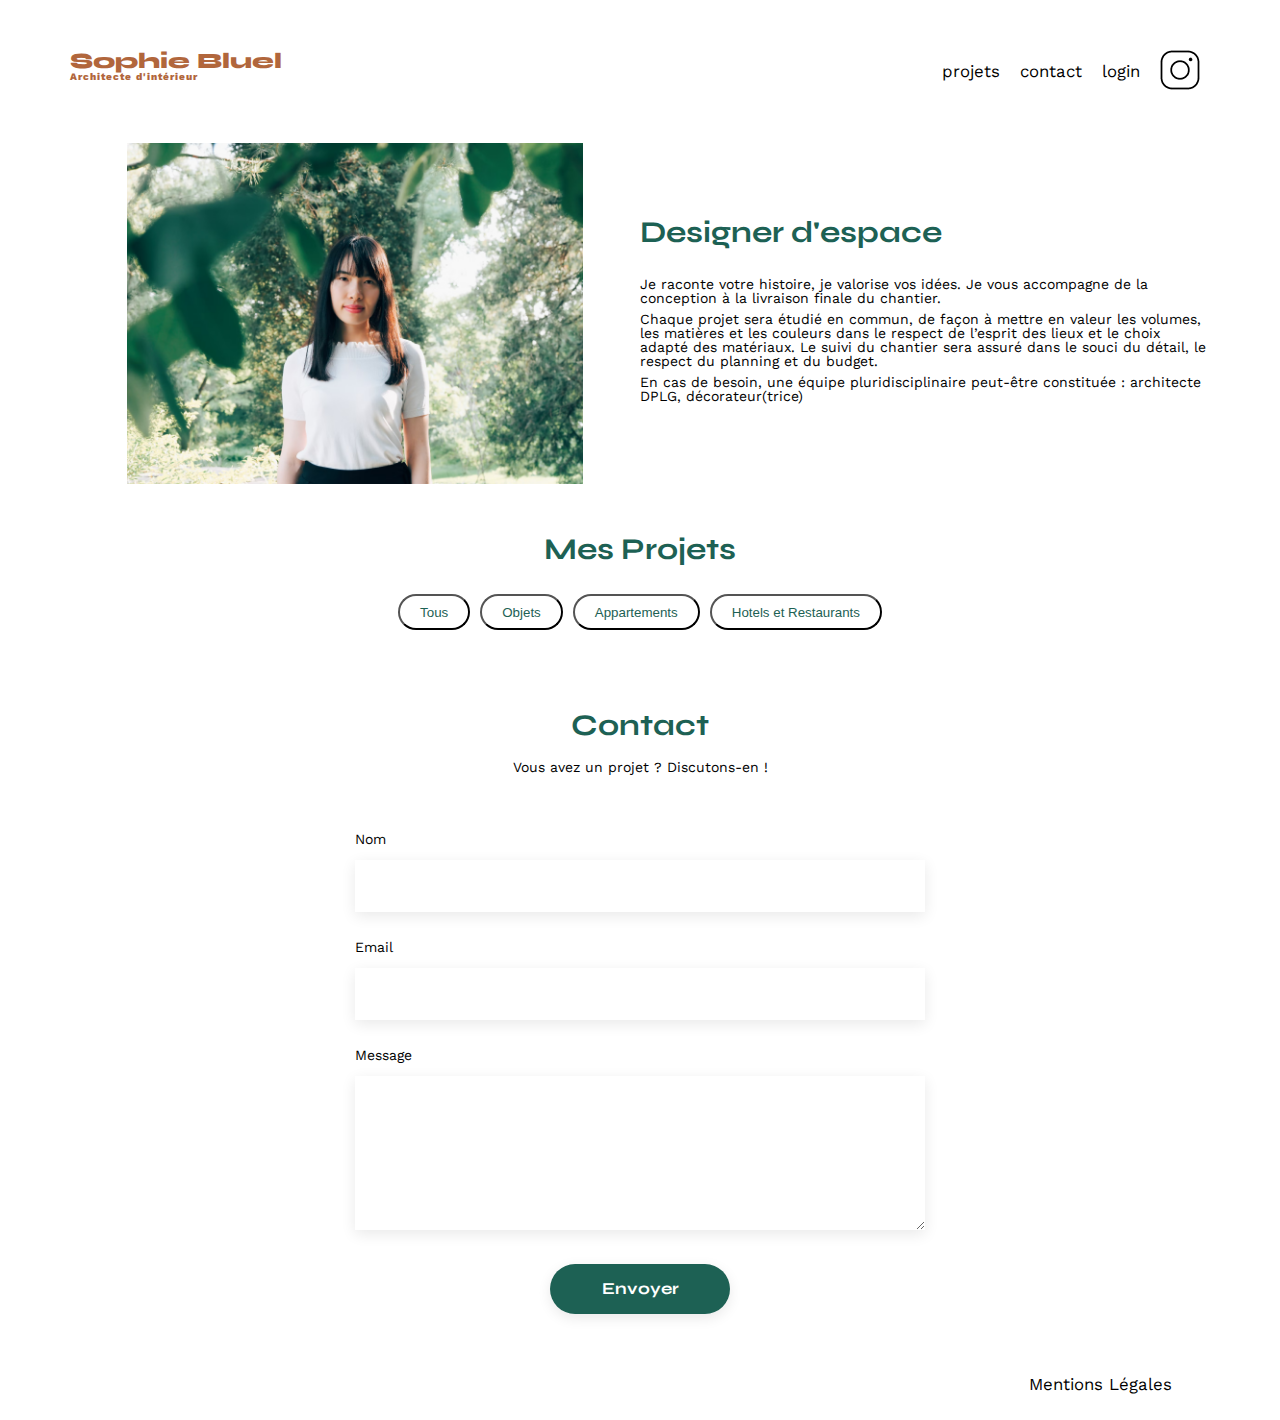
==== FrontEnd/index.html @ 34454b84 "Add files via upload" ====
<!DOCTYPE html>
<html lang="fr">
<head>
	<meta charset="UTF-8">
	<title>Sophie Bluel - Architecte d'intérieur</title>
	<meta name="viewport" content="width=device-width, initial-scale=1.0">
	<link rel="preconnect" href="https://fonts.googleapis.com">
	<link rel="preconnect" href="https://fonts.gstatic.com" crossorigin>
	<link href="https://fonts.googleapis.com/css2?family=Syne:wght@700;800&family=Work+Sans&display=swap" rel="stylesheet">
	<meta name="description" content="">
	<link rel="stylesheet" href="./assets/style.css">
	<script src="galerie.js" defer></script>
</head>
<body>
<header>
	<h1>Sophie Bluel <span>Architecte d'intérieur</span></h1>
	<nav>
		<ul>
			<li>projets</li>
			<li>contact</li>
			<li><a href="login.html">login</a></li>
			<li><img src="./assets/icons/instagram.png" alt="Instagram"></li>
		</ul>
	</nav>
</header>
<main>
	<section id="introduction">
		<figure>
			<img src="./assets/images/sophie-bluel.png" alt="">
		</figure>
		<article>
			<h2>Designer d'espace</h2>
			<p>Je raconte votre histoire, je valorise vos idées. Je vous accompagne de la conception à la livraison finale du chantier.</p>
			<p>Chaque projet sera étudié en commun, de façon à mettre en valeur les volumes, les matières et les couleurs dans le respect de l’esprit des lieux et le choix adapté des matériaux. Le suivi du chantier sera assuré dans le souci du détail, le respect du planning et du budget.</p>
			<p>En cas de besoin, une équipe pluridisciplinaire peut-être constituée : architecte DPLG, décorateur(trice)</p>
		</article>
	</section>
	<section id="portfolio">
		<h2>Mes Projets</h2>
		<div class="filtres">
			<button class="btn_tous">Tous</button>
			<button class="btn_objets">Objets</button>
			<button class="btn_appartements">Appartements</button>
			<button class="btn_hotels">Hotels et Restaurants</button>
		</div>
		<div class="gallery">
			
		</div>
	</section>
	<section id="contact">
		<h2>Contact</h2>
		<p>Vous avez un projet ? Discutons-en !</p>
		<form action="#" method="post">
			<label for="name">Nom</label>
			<input type="text" name="name" id="name">
			<label for="email">Email</label>
			<input type="email" name="email" id="email">
			<label for="message">Message</label>
			<textarea name="message" id="message" cols="30" rows="10"></textarea>
			<input type="submit" value="Envoyer">
		</form>
	</section>
</main>

<footer>
	<nav>
		<ul>
			<li>Mentions Légales</li>
		</ul>
	</nav>
</footer>
</body>
</html>
---- FrontEnd/assets/style.css ----
/* http://meyerweb.com/eric/tools/css/reset/
   v2.0 | 20110126
   License: none (public domain)
*/

html, body, div, span, applet, object, iframe,
h1, h2, h3, h4, h5, h6, p, blockquote, pre,
a, abbr, acronym, address, big, cite, code,
del, dfn, em, img, ins, kbd, q, s, samp,
small, strike, strong, sub, sup, tt, var,
b, u, i, center,
dl, dt, dd, ol, ul, li,
fieldset, form, label, legend,
table, caption, tbody, tfoot, thead, tr, th, td,
article, aside, canvas, details, embed,
figure, figcaption, footer, header, hgroup,
menu, nav, output, ruby, section, summary,
time, mark, audio, video {
	margin: 0;
	padding: 0;
	border: 0;
	font-size: 100%;
	font: inherit;
	vertical-align: baseline;
}
/* HTML5 display-role reset for older browsers */
article, aside, details, figcaption, figure,
footer, header, hgroup, menu, nav, section {
	display: block;
}
body {
	line-height: 1;
}
ol, ul {
	list-style: none;
}
blockquote, q {
	quotes: none;
}
blockquote:before, blockquote:after,
q:before, q:after {
	content: '';
	content: none;
}
table {
	border-collapse: collapse;
	border-spacing: 0;
}
/** end reset css**/
body {
	max-width: 1140px;
	margin:auto;
	font-family: 'Work Sans' ;
	font-size: 14px;
}
header {
	display: flex;
	justify-content: space-between;
	margin: 50px 0
}
section {
	margin: 50px 0
}

h1{
	display: flex;
	flex-direction: column;
	font-family: 'Syne';
	font-size: 22px;
	font-weight: 800;
	color: #B1663C
}

h1 > span {
	font-family: 'Work Sans';
	font-size:10px;
	letter-spacing: 0.1em;
;
}

h2{
	font-family: 'Syne';
	font-weight: 700;
	font-size: 30px;
	color: #1D6154
}
nav ul {
	display: flex;
	align-items: center;
	list-style-type: none;

}
nav li {
	padding: 0 10px;
	font-size: 1.2em;
}
li a {
	color: black;
	text-decoration: none;
}
li a:hover{
	color: #B1663C;
}
li:hover {
	color: #B1663C;
}
#introduction {
	display: flex;
	align-items: center;
}
#introduction figure {
	flex: 1
}
#introduction img {
	display: block;
	margin: auto;
	width: 80%;
}

#introduction article {
	flex: 1
}
#introduction h2 {
	margin-bottom: 1em;
}

#introduction p {
	margin-bottom: 0.5em;
}
#portfolio h2 {
	text-align: center;
	margin-bottom: 1em;
}
.filtres {
	display: flex;
	justify-content: center;
	gap: 10px;
	margin-top: 20px;
	margin-bottom: 30px;
}
button {
	color: #1D6154;
	background-color: white;
	padding-left: 20px;
	padding-right: 20px;
	height: 36px;
	display: flex;
	justify-content: center;
	align-items: center;
	border-radius: 60px;
	
}
button:hover {
	color: white;
	background-color: #1D6154;
	
}
.gallery {
	width: 100%;
	display: grid;
	grid-template-columns: 1fr 1fr 1fr;
	grid-column-gap: 20px;
	grid-row-gap: 20px;
}

.gallery img {
	width: 100%;

}
#contact {
	width: 50%;
margin: auto;
}
#contact > * {
	text-align: center;

}
#contact h2{
	margin-bottom: 20px;
}
#contact form {
	text-align: left;
	margin-top:30px;
	display: flex;
	flex-direction: column;
}

#contact input {
	height: 50px;
	font-size: 1.2em;
	border: none;
	box-shadow: 0px 4px 14px rgba(0, 0, 0, 0.09);
}
#contact label {
	margin: 2em 0 1em 0;
}
#contact textarea {
	border: none;
	box-shadow: 0px 4px 14px rgba(0, 0, 0, 0.09);
}

input[type="submit"]{
	font-family: 'Syne';
	font-weight: 700;
	color: white;
	background-color: #1D6154;
	margin : 2em auto ;
	width: 180px;
	text-align: center;
	border-radius: 60px ;
}

footer nav ul {
	display: flex;
	justify-content: flex-end;
	margin: 2em
}
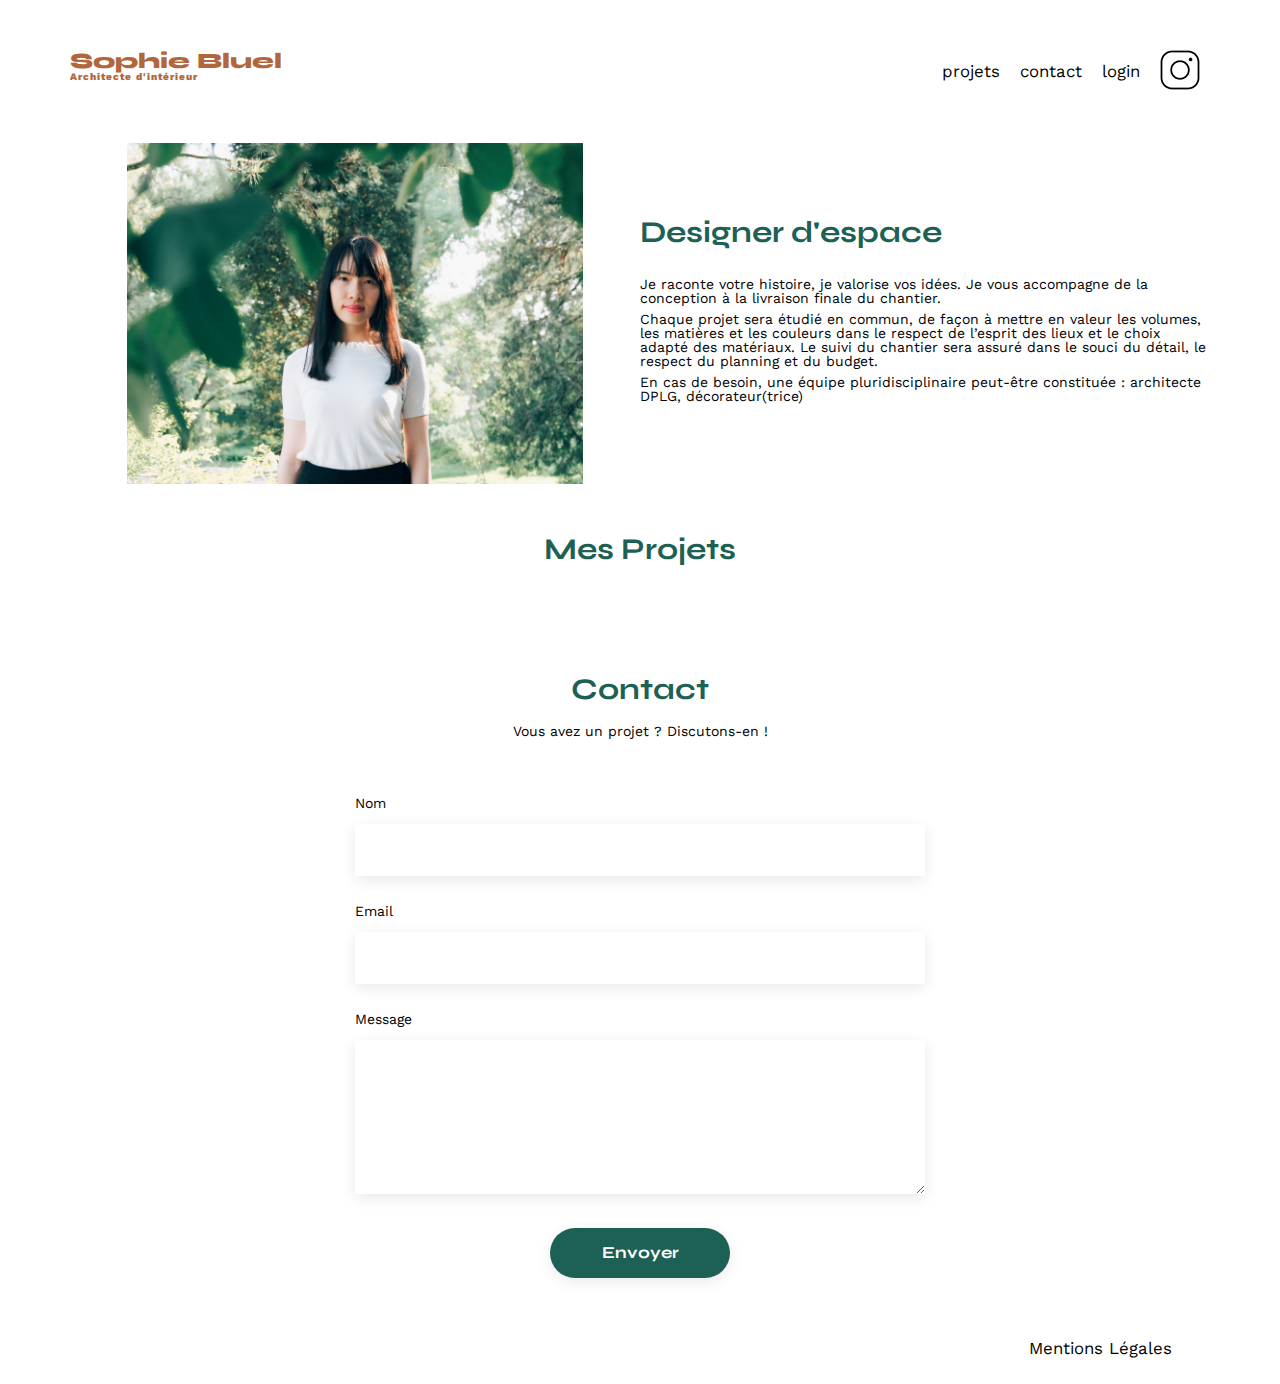
==== commit 472f018d: "Add files via upload" ====
--- a/FrontEnd/index.html
+++ b/FrontEnd/index.html
@@ -38,10 +38,7 @@
 	<section id="portfolio">
 		<h2>Mes Projets</h2>
 		<div class="filtres">
-			<button class="btn_tous">Tous</button>
-			<button class="btn_objets">Objets</button>
-			<button class="btn_appartements">Appartements</button>
-			<button class="btn_hotels">Hotels et Restaurants</button>
+			
 		</div>
 		<div class="gallery">
 			
